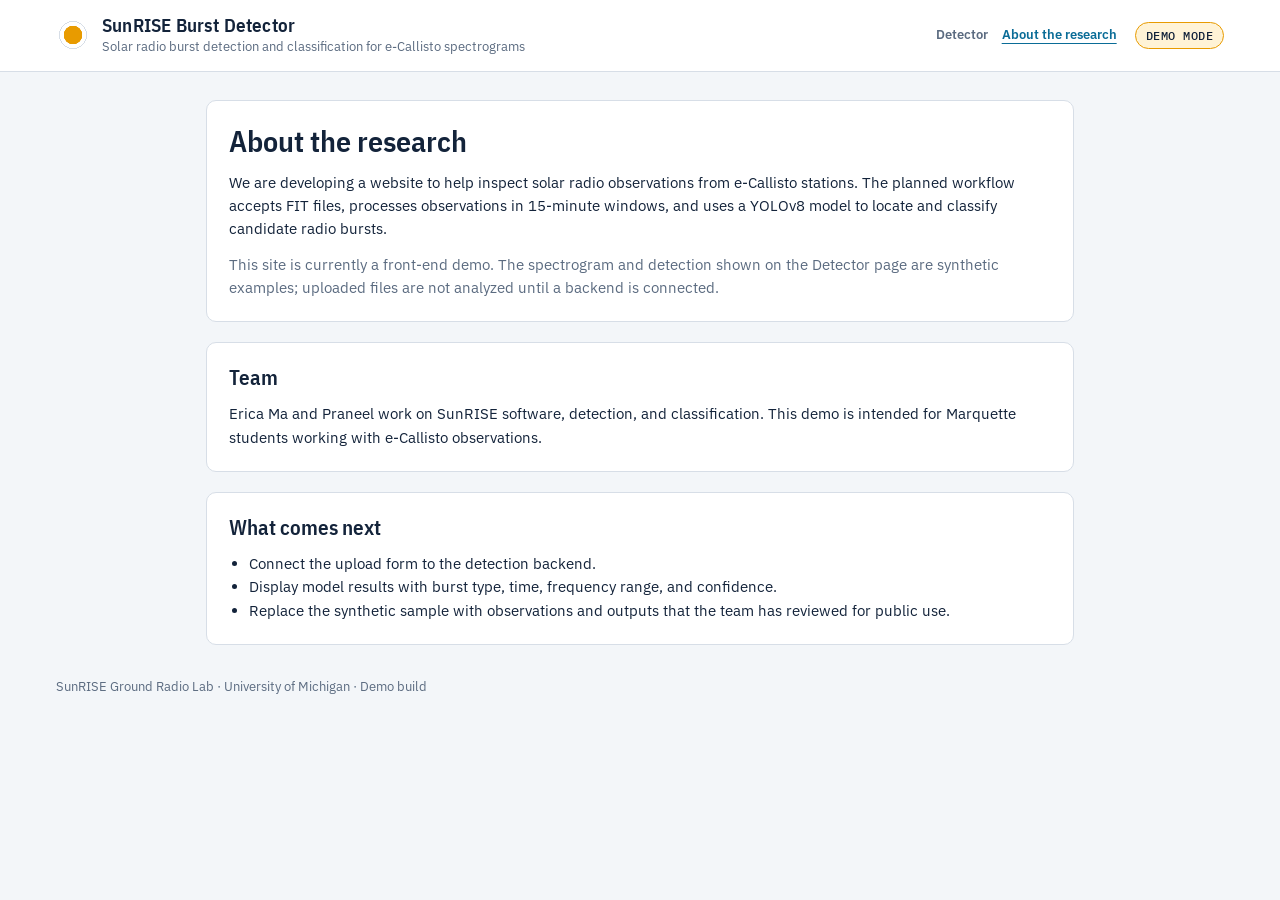
==== about.html @ 96a7cefd "Refine demo sample and add research page" ====
<!doctype html>
<html lang="en">
<head>
  <meta charset="utf-8">
  <meta name="viewport" content="width=device-width, initial-scale=1, viewport-fit=cover">
  <title>About the research · SunRISE Burst Detector</title>
  <link rel="preconnect" href="https://fonts.googleapis.com">
  <link rel="preconnect" href="https://fonts.gstatic.com" crossorigin>
  <link rel="stylesheet" href="https://fonts.googleapis.com/css2?family=IBM+Plex+Mono:wght@400;500&family=IBM+Plex+Sans:wght@400;500;600&family=IBM+Plex+Sans+Condensed:wght@600&display=swap">
  <link rel="stylesheet" href="style.css">
</head>
<body>
  <header class="topbar">
    <div class="topbar-inner">
      <div class="brand">
        <span class="brand-mark" aria-hidden="true"></span>
        <div>
          <p class="brand-name">SunRISE Burst Detector</p>
          <p class="brand-sub">Solar radio burst detection and classification for e-Callisto spectrograms</p>
        </div>
      </div>
      <div class="header-actions">
        <nav class="site-nav" aria-label="Main navigation">
          <a href="index.html">Detector</a>
          <a href="about.html" aria-current="page">About the research</a>
        </nav>
        <span class="badge badge-demo">Demo mode</span>
      </div>
    </div>
  </header>

  <main class="about-layout">
    <section class="panel" aria-labelledby="about-title">
      <h1 id="about-title">About the research</h1>
      <p>We are developing a website to help inspect solar radio observations from e-Callisto stations. The planned workflow accepts FIT files, processes observations in 15-minute windows, and uses a YOLOv8 model to locate and classify candidate radio bursts.</p>
      <p class="about-note">This site is currently a front-end demo. The spectrogram and detection shown on the Detector page are synthetic examples; uploaded files are not analyzed until a backend is connected.</p>
    </section>

    <section class="panel" aria-labelledby="team-title">
      <h2 id="team-title">Team</h2>
      <p>Erica Ma and Praneel work on SunRISE software, detection, and classification. This demo is intended for Marquette students working with e-Callisto observations.</p>
    </section>

    <section class="panel" aria-labelledby="next-title">
      <h2 id="next-title">What comes next</h2>
      <ul>
        <li>Connect the upload form to the detection backend.</li>
        <li>Display model results with burst type, time, frequency range, and confidence.</li>
        <li>Replace the synthetic sample with observations and outputs that the team has reviewed for public use.</li>
      </ul>
    </section>
  </main>

  <footer class="footer">
    <p>SunRISE Ground Radio Lab · University of Michigan · Demo build</p>
  </footer>
</body>
</html>
---- style.css ----
/* Layout: instrument console. Upload panel on the left, results on the right; stacks to one column on phones.
   Colors are tokens: change them here and both light and dark themes follow. */
:root {
  --bg: #f3f6f9;          /* page background, cool paper */
  --surface: #ffffff;     /* panels */
  --ink: #13233a;         /* main text, deep navy */
  --muted: #5b6b80;       /* secondary text */
  --line: #d7dee7;        /* borders and rules */
  --accent: #0a6c97;      /* buttons and links, instrument blue */
  --accent-soft: #e3f0f6;
  --flare: #e89b00;       /* detected-burst outlines, solar amber */
  --flare-soft: #fff3d6;

  --font-display: "IBM Plex Sans Condensed", "Arial Narrow", system-ui, sans-serif;
  --font-body: "IBM Plex Sans", system-ui, -apple-system, "Segoe UI", sans-serif;
  --font-mono: "IBM Plex Mono", ui-monospace, "SFMono-Regular", Menlo, monospace;

  --radius: 10px;
  --gap: 20px;
}

@media (prefers-color-scheme: dark) {
  :root:not([data-theme="light"]) {
    --bg: #0c1420; --surface: #121d2c; --ink: #e4ebf3; --muted: #93a3b7; --line: #25344a;
    --accent: #4bb2df; --accent-soft: #15324a; --flare: #ffb21f; --flare-soft: #3a2c0c;
    color-scheme: dark;
  }
}
:root[data-theme="dark"] {
  --bg: #0c1420; --surface: #121d2c; --ink: #e4ebf3; --muted: #93a3b7; --line: #25344a;
  --accent: #4bb2df; --accent-soft: #15324a; --flare: #ffb21f; --flare-soft: #3a2c0c;
  color-scheme: dark;
}

* { box-sizing: border-box; }

body {
  margin: 0;
  background: var(--bg);
  color: var(--ink);
  font: 15px/1.55 var(--font-body);
}

/* ---------- Top bar ---------- */
.topbar {
  border-bottom: 1px solid var(--line);
  background: var(--surface);
}
.topbar-inner {
  max-width: 1200px;
  margin: 0 auto;
  padding-block: 14px;
  padding-left: max(16px, env(safe-area-inset-left, 0px));
  padding-right: max(16px, env(safe-area-inset-right, 0px));
  display: flex;
  align-items: center;
  justify-content: space-between;
  gap: 16px;
  flex-wrap: wrap;
}
.brand { display: flex; align-items: center; gap: 12px; min-width: 0; }
.brand-mark {
  width: 34px; height: 34px; flex: none; border-radius: 50%;
  background: radial-gradient(circle at 50% 50%, var(--flare) 0 38%, transparent 39%),
              repeating-radial-gradient(circle, transparent 0 6px, var(--line) 6px 7px);
}
.brand-name { margin: 0; font: 600 19px/1.2 var(--font-display); letter-spacing: 0.01em; }
.brand-sub { margin: 0; color: var(--muted); font-size: 13px; }
.header-actions { display: flex; align-items: center; gap: 18px; flex-wrap: wrap; }
.site-nav { display: flex; align-items: center; gap: 14px; flex-wrap: wrap; }
.site-nav a { color: var(--muted); text-decoration: none; font-weight: 600; font-size: 13px; }
.site-nav a:hover, .site-nav a[aria-current="page"] { color: var(--accent); text-decoration: underline; text-underline-offset: 4px; }
.site-nav a:focus-visible { outline: 2px solid var(--accent); outline-offset: 3px; }

.badge {
  display: inline-block;
  padding: 3px 10px;
  border-radius: 999px;
  font: 500 12px/1.6 var(--font-mono);
  letter-spacing: 0.04em;
  text-transform: uppercase;
  white-space: nowrap;
}
.badge-demo { background: var(--flare-soft); color: var(--ink); border: 1px solid var(--flare); }
.badge-sample { background: var(--accent-soft); color: var(--ink); }

/* ---------- Main layout ---------- */
.layout {
  max-width: 1200px;
  margin: 0 auto;
  padding-block: 28px;
  padding-left: max(16px, env(safe-area-inset-left, 0px));
  padding-right: max(16px, env(safe-area-inset-right, 0px));
  display: grid;
  grid-template-columns: minmax(0, 340px) minmax(0, 1fr);
  gap: var(--gap);
  align-items: start;
}
@media (max-width: 860px) {
  .layout { grid-template-columns: minmax(0, 1fr); }
}

.panel {
  background: var(--surface);
  border: 1px solid var(--line);
  border-radius: var(--radius);
  padding: 22px;
  min-width: 0;
  display: flex;
  flex-direction: column;
  gap: 18px;
}
.panel-title { margin: 0; font: 600 22px/1.2 var(--font-display); text-wrap: balance; }
.panel-lede { margin: 0; color: var(--muted); }

/* ---------- Upload form ---------- */
#upload-form { display: flex; flex-direction: column; gap: 14px; }

.dropzone {
  display: flex; flex-direction: column; align-items: center; gap: 4px;
  padding: 26px 16px;
  border: 1.5px dashed var(--line);
  border-radius: var(--radius);
  text-align: center;
  cursor: pointer;
  transition: border-color 0.15s, background 0.15s;
}
.dropzone:hover, .dropzone.is-over { border-color: var(--accent); background: var(--accent-soft); }
.dropzone:focus-within { outline: 2px solid var(--accent); outline-offset: 2px; }
.dropzone input { position: absolute; width: 1px; height: 1px; opacity: 0; }
.dropzone-icon {
  width: 36px; height: 26px; margin-bottom: 6px;
  border: 1.5px solid var(--muted); border-radius: 4px;
  background: linear-gradient(90deg, transparent 0 46%, var(--flare) 46% 54%, transparent 54%);
}
.dropzone-main { font-weight: 600; overflow-wrap: anywhere; }
.dropzone-sub { color: var(--muted); font-size: 13px; }
.dropzone.has-file { border-style: solid; border-color: var(--accent); }

.field-row { display: grid; grid-template-columns: 1fr 1fr; gap: 12px; }
@media (max-width: 420px) { .field-row { grid-template-columns: 1fr; } }
.field { display: flex; flex-direction: column; gap: 5px; min-width: 0; }
.field label {
  font: 500 11.5px/1.3 var(--font-mono);
  text-transform: uppercase; letter-spacing: 0.06em; color: var(--muted);
}
.field select, .field input {
  width: 100%;
  font: inherit; color: var(--ink);
  padding: 8px 10px;
  border: 1px solid var(--line); border-radius: 7px;
  background: var(--bg);
}
.field select:focus, .field input:focus { outline: 2px solid var(--accent); outline-offset: 1px; }

.btn {
  font: 600 14.5px/1 var(--font-body);
  padding: 12px 16px;
  border-radius: 8px;
  border: 1px solid transparent;
  cursor: pointer;
}
.btn:focus-visible { outline: 2px solid var(--accent); outline-offset: 2px; }
.btn-primary { background: var(--accent); color: var(--surface); }
.btn-primary:hover { filter: brightness(1.08); }
.btn-primary:disabled { opacity: 0.6; cursor: progress; }
.btn-secondary { background: transparent; color: var(--ink); border-color: var(--line); padding: 9px 13px; font-size: 13.5px; }
.btn-secondary:hover { border-color: var(--accent); color: var(--accent); }

.form-note { margin: 0; font-size: 13px; color: var(--muted); }

.explainer { border-top: 1px solid var(--line); padding-top: 16px; }
.explainer-title {
  margin: 0 0 8px;
  font: 500 11.5px/1.3 var(--font-mono);
  text-transform: uppercase; letter-spacing: 0.06em; color: var(--muted);
}
.steps { margin: 0; padding-left: 20px; display: flex; flex-direction: column; gap: 4px; font-size: 14px; }

/* ---------- Results ---------- */
.results-head { display: flex; justify-content: space-between; align-items: flex-start; gap: 12px; flex-wrap: wrap; }
.results-meta { margin: 4px 0 0; color: var(--muted); font: 13px/1.4 var(--font-mono); }

.summary { display: grid; grid-template-columns: repeat(3, minmax(0, 1fr)); gap: 12px; }
.stat {
  display: flex; flex-direction: column; gap: 2px;
  padding: 10px 12px; border: 1px solid var(--line); border-radius: 8px;
}
.stat-num { font: 600 24px/1.1 var(--font-display); font-variant-numeric: tabular-nums; }
.stat-label { color: var(--muted); font-size: 12.5px; }

.spectro { margin: 0; display: flex; flex-direction: column; gap: 8px; }
.spectro-frame {
  position: relative;
  border-radius: 8px;
  overflow: hidden;
  border: 1px solid var(--line);
  background: #0b1020;   /* spectrogram stays dark in both themes, like real quick-look plots */
}
#spectrogram { display: block; width: 100%; height: auto; max-width: 100%; }
.scanline {
  position: absolute; top: 0; bottom: 0; width: 2px;
  background: var(--flare);
  box-shadow: 0 0 10px var(--flare);
  left: 0;
}
.spectro figcaption {
  display: flex; justify-content: space-between; gap: 12px; flex-wrap: wrap;
  color: var(--muted); font: 12px/1.4 var(--font-mono);
}
.legend { display: inline-flex; align-items: center; gap: 6px; }
.legend-box { width: 14px; height: 10px; border: 2px solid var(--flare); border-radius: 2px; }

.table-wrap { overflow-x: auto; border: 1px solid var(--line); border-radius: 8px; }
.detections { width: 100%; border-collapse: collapse; font-size: 14px; }
.detections th {
  text-align: left;
  font: 500 11.5px/1.3 var(--font-mono);
  text-transform: uppercase; letter-spacing: 0.05em; color: var(--muted);
  padding: 10px 12px; border-bottom: 1px solid var(--line); white-space: nowrap;
}
.detections td {
  padding: 10px 12px; border-bottom: 1px solid var(--line);
  font-variant-numeric: tabular-nums; white-space: nowrap;
}
.detections tbody tr:last-child td { border-bottom: 0; }
.detections td.mono { font-family: var(--font-mono); font-size: 13px; }
.type-pill {
  display: inline-block; padding: 1px 8px; border-radius: 999px;
  background: var(--flare-soft); border: 1px solid var(--flare);
  font: 500 12px/1.6 var(--font-mono);
}
.conf { display: inline-flex; align-items: center; gap: 8px; }
.conf-bar { width: 56px; height: 6px; border-radius: 3px; background: var(--line); overflow: hidden; }
.conf-bar span { display: block; height: 100%; background: var(--accent); }
.empty-row td { color: var(--muted); text-align: center; white-space: normal; }

.results-actions { display: flex; align-items: center; gap: 10px; flex-wrap: wrap; }
.action-note { font-size: 13px; color: var(--muted); }

/* ---------- Footer ---------- */
.footer {
  max-width: 1200px; margin: 0 auto;
  padding-block: 4px 28px;
  padding-left: max(16px, env(safe-area-inset-left, 0px));
  padding-right: max(16px, env(safe-area-inset-right, 0px));
  color: var(--muted); font-size: 12.5px;
}
.footer p { margin: 0; max-width: 75ch; }

/* ---------- Research page ---------- */
.about-layout { max-width: 900px; margin: 0 auto; padding: 28px 16px; display: grid; gap: var(--gap); }
.about-layout .panel { gap: 12px; }
.about-layout h1 { font: 600 30px/1.2 var(--font-display); margin: 0; }
.about-layout h2 { font: 600 21px/1.2 var(--font-display); margin: 0; }
.about-layout p { margin: 0; }
.about-layout a { color: var(--accent); }
.about-layout ul { margin: 0; padding-left: 20px; }
.about-note { color: var(--muted); }

@media (prefers-reduced-motion: reduce) {
  * { transition: none !important; }
}
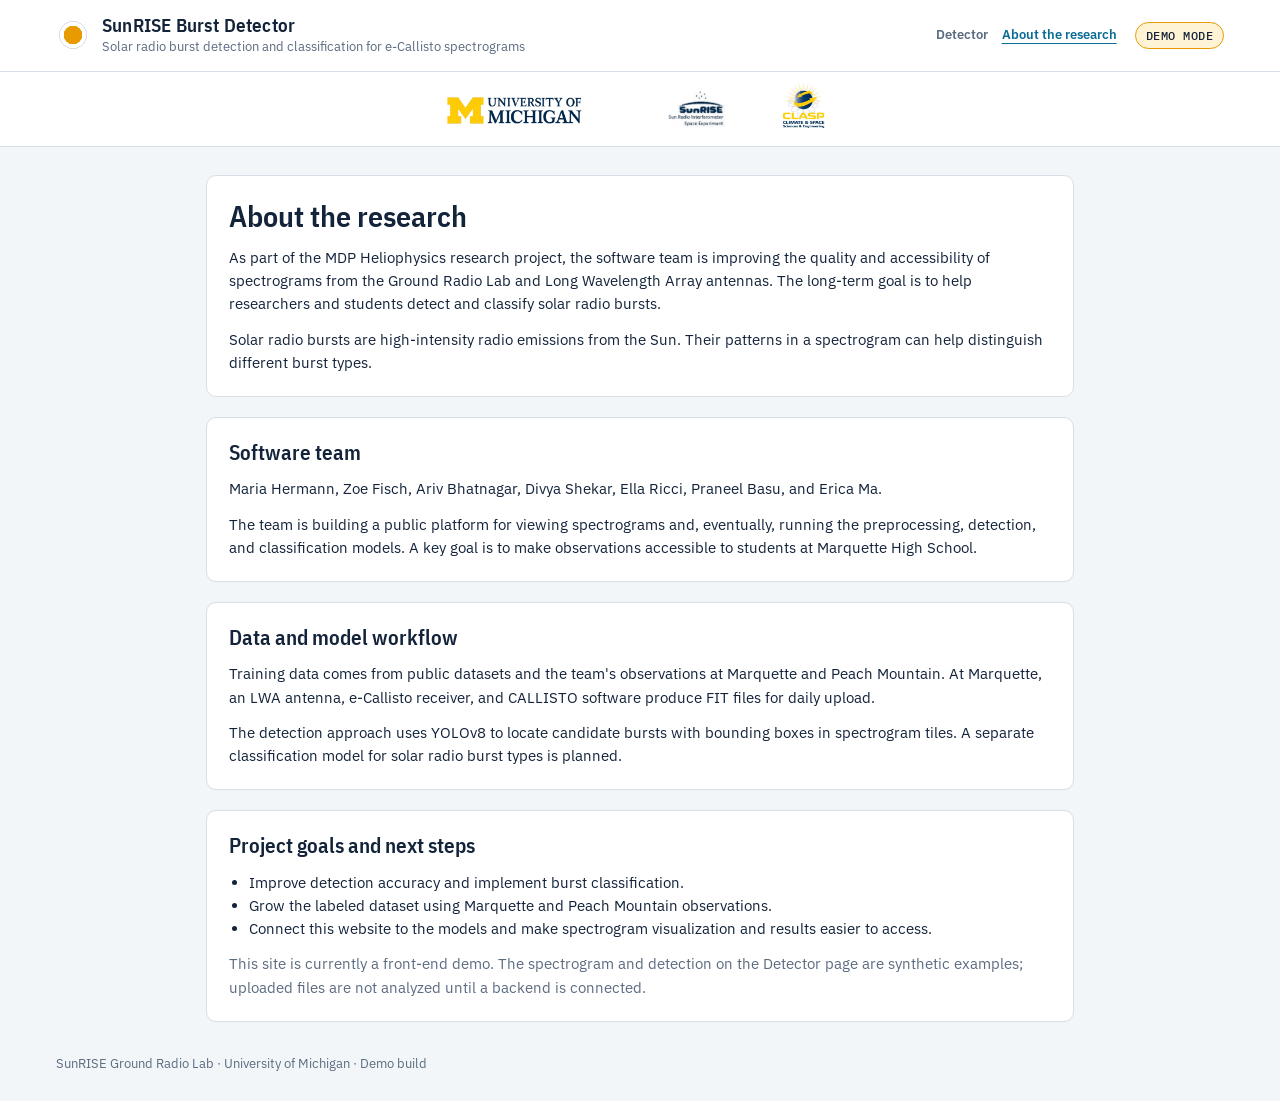
==== commit aebfb10f: "Align research pages with expo slide" ====
--- a/about.html
+++ b/about.html
@@ -29,25 +29,39 @@
     </div>
   </header>
 
+  <div class="logo-strip" aria-label="Project affiliations">
+    <img class="logo-michigan" src="assets/michigan.png" alt="University of Michigan">
+    <img class="logo-sunrise" src="assets/sunrise.png" alt="SunRISE, Sun Radio Interferometer Space Experiment">
+    <img class="logo-clasp" src="assets/clasp.png" alt="Climate and Space Sciences and Engineering">
+  </div>
+
   <main class="about-layout">
     <section class="panel" aria-labelledby="about-title">
       <h1 id="about-title">About the research</h1>
-      <p>We are developing a website to help inspect solar radio observations from e-Callisto stations. The planned workflow accepts FIT files, processes observations in 15-minute windows, and uses a YOLOv8 model to locate and classify candidate radio bursts.</p>
-      <p class="about-note">This site is currently a front-end demo. The spectrogram and detection shown on the Detector page are synthetic examples; uploaded files are not analyzed until a backend is connected.</p>
+      <p>As part of the MDP Heliophysics research project, the software team is improving the quality and accessibility of spectrograms from the Ground Radio Lab and Long Wavelength Array antennas. The long-term goal is to help researchers and students detect and classify solar radio bursts.</p>
+      <p>Solar radio bursts are high-intensity radio emissions from the Sun. Their patterns in a spectrogram can help distinguish different burst types.</p>
     </section>
 
     <section class="panel" aria-labelledby="team-title">
-      <h2 id="team-title">Team</h2>
-      <p>Erica Ma and Praneel work on SunRISE software, detection, and classification. This demo is intended for Marquette students working with e-Callisto observations.</p>
+      <h2 id="team-title">Software team</h2>
+      <p>Maria Hermann, Zoe Fisch, Ariv Bhatnagar, Divya Shekar, Ella Ricci, Praneel Basu, and Erica Ma.</p>
+      <p>The team is building a public platform for viewing spectrograms and, eventually, running the preprocessing, detection, and classification models. A key goal is to make observations accessible to students at Marquette High School.</p>
+    </section>
+
+    <section class="panel" aria-labelledby="data-title">
+      <h2 id="data-title">Data and model workflow</h2>
+      <p>Training data comes from public datasets and the team's observations at Marquette and Peach Mountain. At Marquette, an LWA antenna, e-Callisto receiver, and CALLISTO software produce FIT files for daily upload.</p>
+      <p>The detection approach uses YOLOv8 to locate candidate bursts with bounding boxes in spectrogram tiles. A separate classification model for solar radio burst types is planned.</p>
     </section>
 
     <section class="panel" aria-labelledby="next-title">
-      <h2 id="next-title">What comes next</h2>
+      <h2 id="next-title">Project goals and next steps</h2>
       <ul>
-        <li>Connect the upload form to the detection backend.</li>
-        <li>Display model results with burst type, time, frequency range, and confidence.</li>
-        <li>Replace the synthetic sample with observations and outputs that the team has reviewed for public use.</li>
+        <li>Improve detection accuracy and implement burst classification.</li>
+        <li>Grow the labeled dataset using Marquette and Peach Mountain observations.</li>
+        <li>Connect this website to the models and make spectrogram visualization and results easier to access.</li>
       </ul>
+      <p class="about-note">This site is currently a front-end demo. The spectrogram and detection on the Detector page are synthetic examples; uploaded files are not analyzed until a backend is connected.</p>
     </section>
   </main>
 
--- a/style.css
+++ b/style.css
@@ -71,6 +71,19 @@
 .site-nav a { color: var(--muted); text-decoration: none; font-weight: 600; font-size: 13px; }
 .site-nav a:hover, .site-nav a[aria-current="page"] { color: var(--accent); text-decoration: underline; text-underline-offset: 4px; }
 .site-nav a:focus-visible { outline: 2px solid var(--accent); outline-offset: 3px; }
+.logo-strip {
+  background: #fff;
+  border-bottom: 1px solid var(--line);
+  display: flex;
+  align-items: center;
+  justify-content: center;
+  gap: clamp(18px, 4vw, 56px);
+  padding: 10px 16px;
+  flex-wrap: wrap;
+}
+.logo-strip img { display: block; width: auto; object-fit: contain; }
+.logo-michigan { height: 44px; max-width: min(54vw, 190px); }
+.logo-sunrise, .logo-clasp { height: 54px; max-width: 88px; }
 
 .badge {
   display: inline-block;
@@ -176,6 +189,7 @@
   text-transform: uppercase; letter-spacing: 0.06em; color: var(--muted);
 }
 .steps { margin: 0; padding-left: 20px; display: flex; flex-direction: column; gap: 4px; font-size: 14px; }
+.explainer-note { margin: 0 0 8px; color: var(--muted); font-size: 12.5px; }
 
 /* ---------- Results ---------- */
 .results-head { display: flex; justify-content: space-between; align-items: flex-start; gap: 12px; flex-wrap: wrap; }
